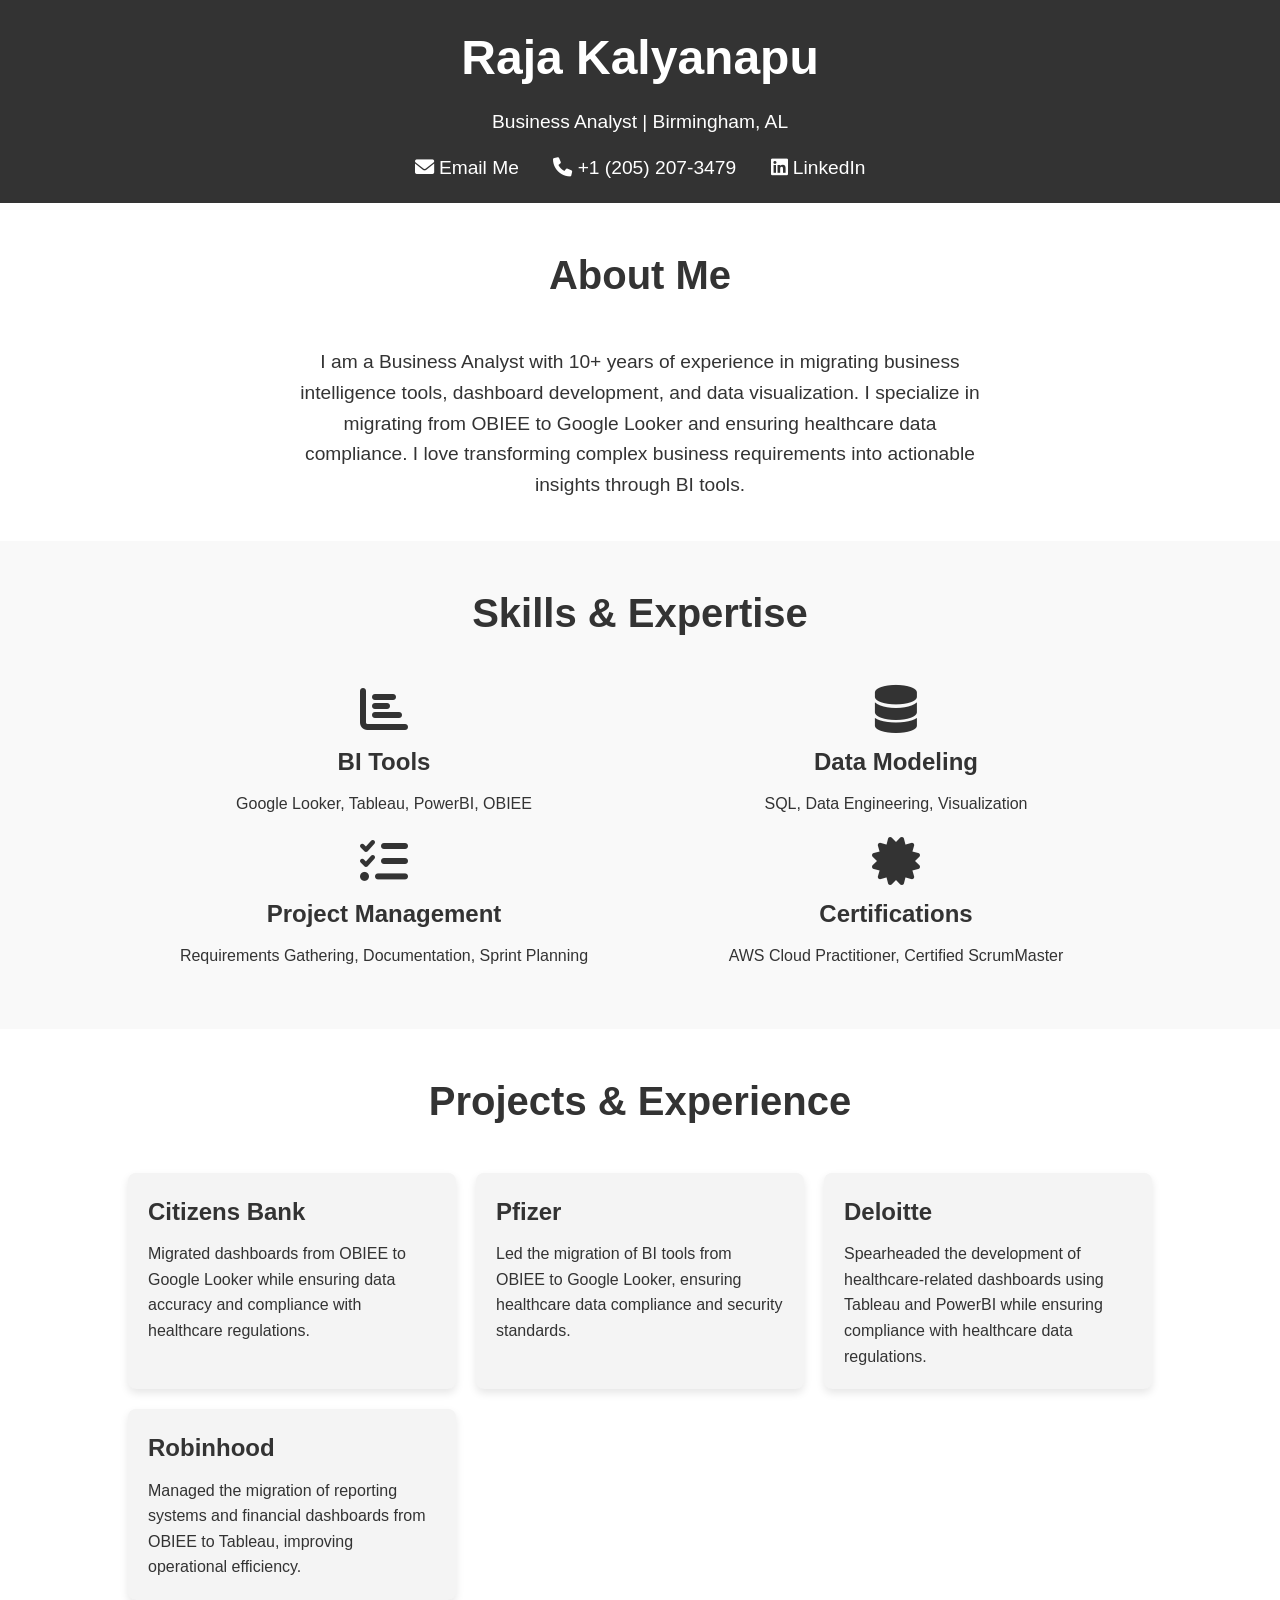
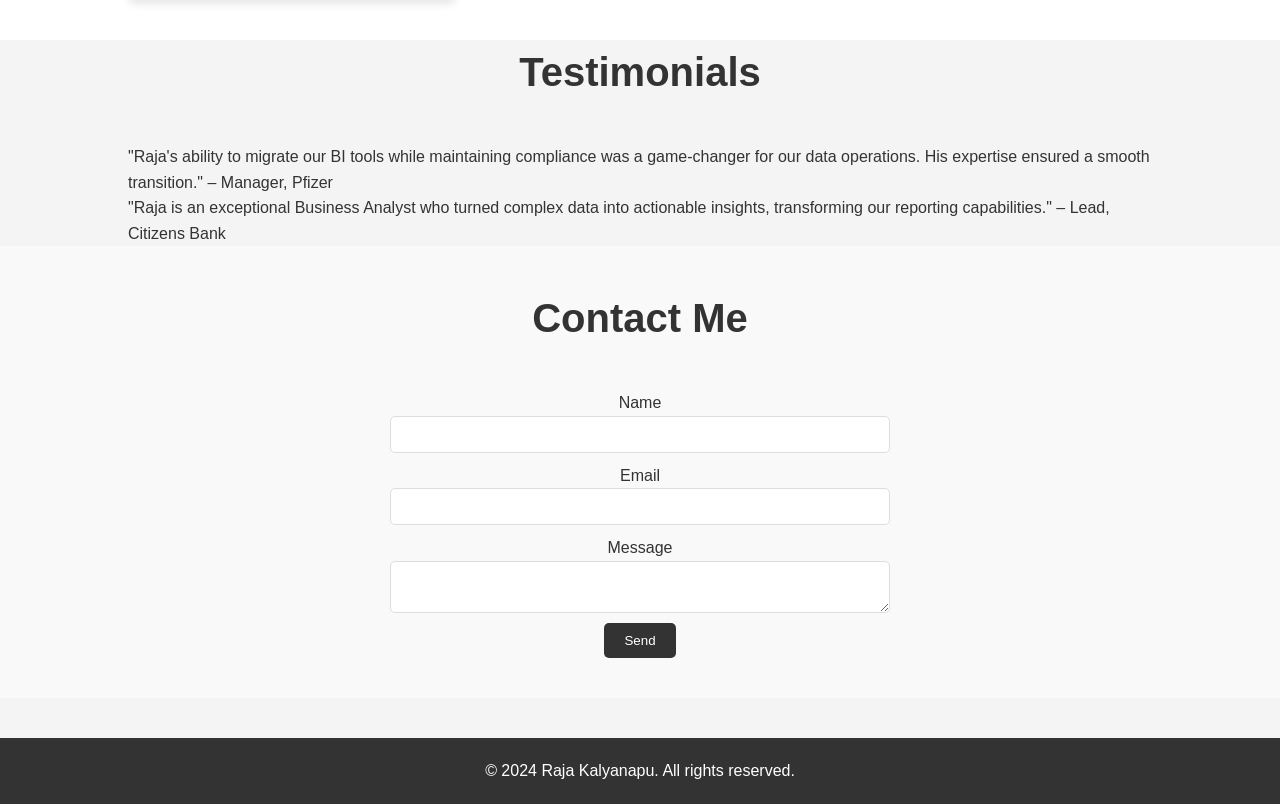
==== index.html @ 74cd55f2 "Update and rename portfolio.html to index.html" ====
<!DOCTYPE html>
<html lang="en">
<head>
    <meta charset="UTF-8">
    <meta name="viewport" content="width=device-width, initial-scale=1.0">
    <title>Raja Kalyanapu | Business Analyst Portfolio</title>
    <link rel="stylesheet" href="styles.css">
    <link rel="stylesheet" href="https://cdnjs.cloudflare.com/ajax/libs/font-awesome/6.0.0-beta3/css/all.min.css">
</head>
<body>

    <!-- Header Section -->
    <header>
        <div class="container">
            <h1>Raja Kalyanapu</h1>
            <p>Business Analyst | Birmingham, AL</p>
            <div class="header-links">
                <a href="mailto:kalyanapuraja2000@gmail.com"><i class="fas fa-envelope"></i> Email Me</a>
                <a href="tel:+12052073479"><i class="fas fa-phone"></i> +1 (205) 207-3479</a>
                <a href="https://www.linkedin.com/in/raja-k-96052731b/"><i class="fab fa-linkedin"></i> LinkedIn</a>
            </div>
        </div>
    </header>

    <!-- About Me Section -->
    <section id="about">
        <div class="container">
            <h2>About Me</h2>
            <p>I am a Business Analyst with 10+ years of experience in migrating business intelligence tools, dashboard development, and data visualization. I specialize in migrating from OBIEE to Google Looker and ensuring healthcare data compliance. I love transforming complex business requirements into actionable insights through BI tools.</p>
        </div>
    </section>

    <!-- Skills Section -->
    <section id="skills">
        <div class="container">
            <h2>Skills & Expertise</h2>
            <div class="skills-grid">
                <div class="skill">
                    <i class="fas fa-chart-bar"></i>
                    <h3>BI Tools</h3>
                    <p>Google Looker, Tableau, PowerBI, OBIEE</p>
                </div>
                <div class="skill">
                    <i class="fas fa-database"></i>
                    <h3>Data Modeling</h3>
                    <p>SQL, Data Engineering, Visualization</p>
                </div>
                <div class="skill">
                    <i class="fas fa-tasks"></i>
                    <h3>Project Management</h3>
                    <p>Requirements Gathering, Documentation, Sprint Planning</p>
                </div>
                <div class="skill">
                    <i class="fas fa-certificate"></i>
                    <h3>Certifications</h3>
                    <p>AWS Cloud Practitioner, Certified ScrumMaster</p>
                </div>
            </div>
        </div>
    </section>

    <!-- Projects Section -->
    <section id="projects">
        <div class="container">
            <h2>Projects & Experience</h2>
            <div class="projects-grid">
                <div class="project">
                    <h3>Citizens Bank</h3>
                    <p>Migrated dashboards from OBIEE to Google Looker while ensuring data accuracy and compliance with healthcare regulations.</p>
                </div>
                <div class="project">
                    <h3>Pfizer</h3>
                    <p>Led the migration of BI tools from OBIEE to Google Looker, ensuring healthcare data compliance and security standards.</p>
                </div>
                <div class="project">
                    <h3>Deloitte</h3>
                    <p>Spearheaded the development of healthcare-related dashboards using Tableau and PowerBI while ensuring compliance with healthcare data regulations.</p>
                </div>
                <div class="project">
                    <h3>Robinhood</h3>
                    <p>Managed the migration of reporting systems and financial dashboards from OBIEE to Tableau, improving operational efficiency.</p>
                </div>
            </div>
        </div>
    </section>

    <section id="testimonials">
    <div class="container">
        <h2>Testimonials</h2>
        <div class="testimonial-card">
            <p>"Raja's ability to migrate our BI tools while maintaining compliance was a game-changer for our data operations. His expertise ensured a smooth transition." – Manager, Pfizer</p>
        </div>
        <div class="testimonial-card">
            <p>"Raja is an exceptional Business Analyst who turned complex data into actionable insights, transforming our reporting capabilities." – Lead, Citizens Bank</p>
        </div>
    </div>
</section>


    <!-- Contact Section -->
    <section id="contact">
        <div class="container">
            <h2>Contact Me</h2>
            <form action="submit_form.php" method="POST">
                <label for="name">Name</label>
                <input type="text" id="name" name="name" required>
                <label for="email">Email</label>
                <input type="email" id="email" name="email" required>
                <label for="message">Message</label>
                <textarea id="message" name="message" required></textarea>
                <button type="submit">Send</button>
            </form>
        </div>
    </section>


    <!-- Footer -->
    <footer>
        <div class="container">
            <p>&copy; 2024 Raja Kalyanapu. All rights reserved.</p>
        </div>
    </footer>

</body>
</html>
---- styles.css ----
/* General Styles */
* {
    margin: 0;
    padding: 0;
    box-sizing: border-box;
}

body {
    font-family: 'Arial', sans-serif;
    background-color: #f4f4f4;
    color: #333;
    line-height: 1.6;
}

.container {
    width: 80%;
    margin: 0 auto;
}

/* Header */
header {
    background-color: #333;
    color: white;
    padding: 20px 0;
    text-align: center;
}

header h1 {
    font-size: 3rem;
    margin-bottom: 10px;
}

header p {
    font-size: 1.2rem;
    margin-bottom: 15px;
}

.header-links a {
    color: #fff;
    margin: 0 15px;
    text-decoration: none;
    font-size: 1.2rem;
}

.header-links a:hover {
    text-decoration: underline;
}

/* Section Titles */
h2 {
    color: #333;
    font-size: 2.5rem;
    text-align: center;
    margin-bottom: 40px;
}

/* About Section */
#about {
    padding: 40px 0;
    background-color: #fff;
    text-align: center;
}

#about p {
    font-size: 1.2rem;
    max-width: 700px;
    margin: 0 auto;
}

/* Skills Section */
#skills {
    background-color: #f9f9f9;
    padding: 40px 0;
}

.skills-grid {
    display: flex;
    justify-content: space-around;
    flex-wrap: wrap;
}

.skill {
    text-align: center;
    flex-basis: 45%;
    margin-bottom: 20px;
}

.skill i {
    font-size: 3rem;
    color: #333;
    margin-bottom: 10px;
}

.skill h3 {
    font-size: 1.5rem;
    margin-bottom: 10px;
}

/* Projects Section */
#projects {
    padding: 40px 0;
    background-color: #fff;
}

.projects-grid {
    display: grid;
    grid-template-columns: repeat(auto-fill, minmax(300px, 1fr));
    gap: 20px;
}

.project {
    background-color: #f4f4f4;
    padding: 20px;
    border-radius: 8px;
    box-shadow: 0 4px 8px rgba(0, 0, 0, 0.1);
}

.project h3 {
    font-size: 1.5rem;
    margin-bottom: 10px;
}

/* Contact Section */
#contact {
    padding: 40px 0;
    background-color: #f9f9f9;
    text-align: center;
}

#contact form {
    display: flex;
    flex-direction: column;
    align-items: center;
}

#contact form input, #contact form textarea {
    width: 100%;
    max-width: 500px;
    padding: 10px;
    margin-bottom: 10px;
    border: 1px solid #ddd;
    border-radius: 5px;
}

#contact form button {
    padding: 10px 20px;
    background-color: #333;
    color: white;
    border: none;
    cursor: pointer;
    border-radius: 5px;
}

#contact form button:hover {
    background-color: #555;
}

/* Footer */
footer {
    background-color: #333;
    color: white;
    text-align: center;
    padding: 20px 0;
    margin-top: 40px;
}
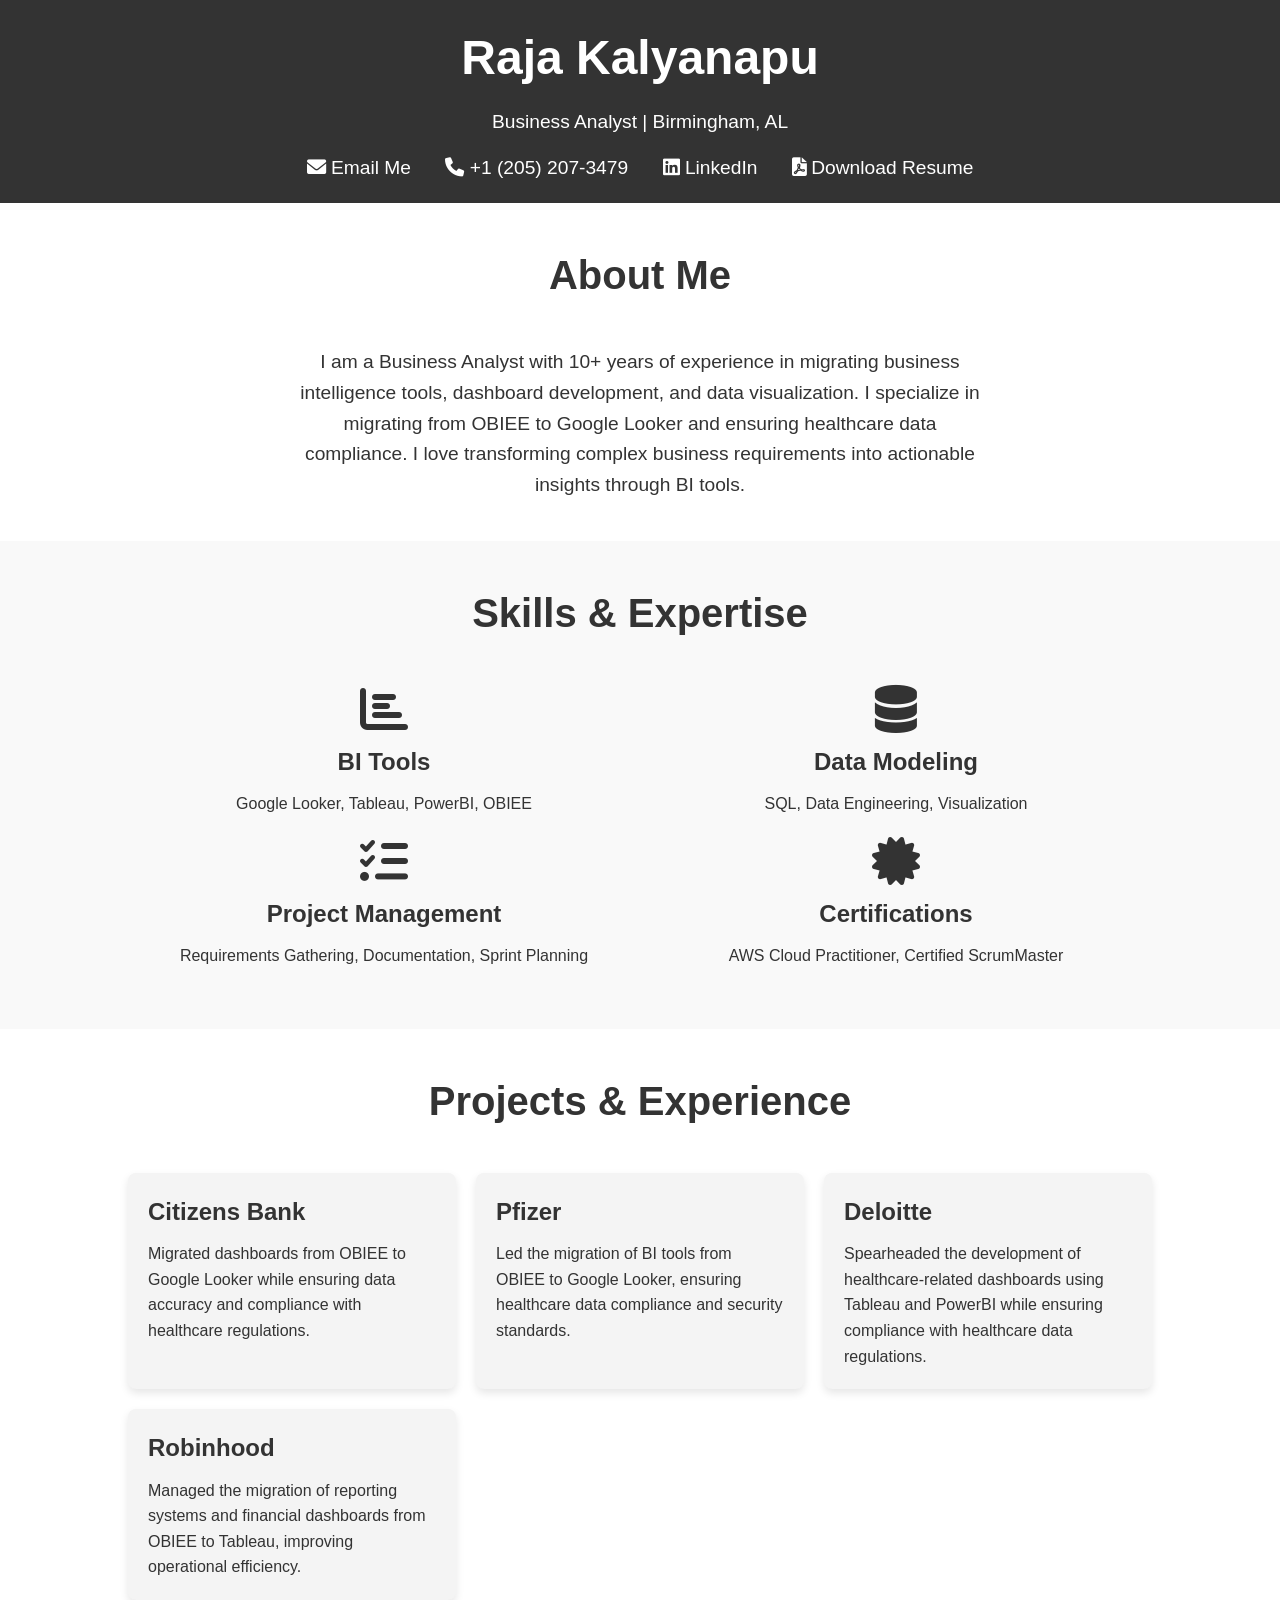
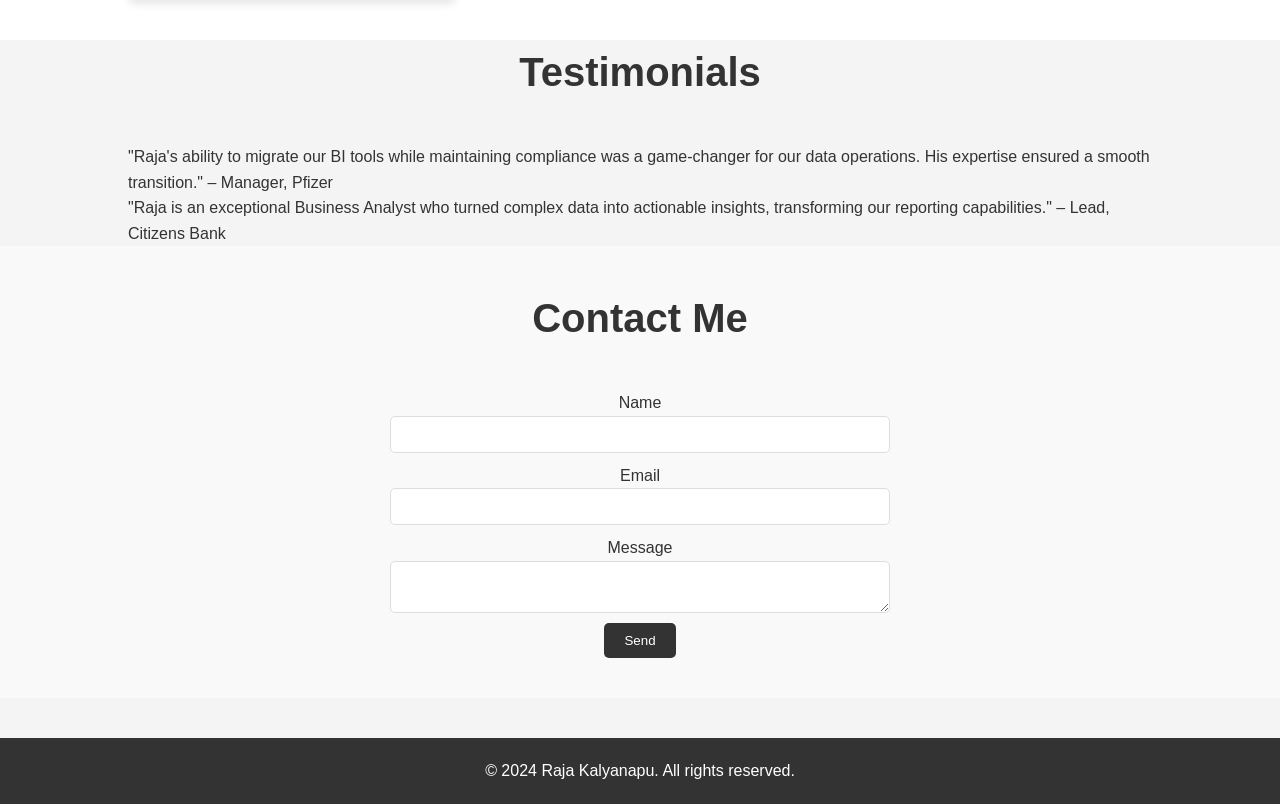
==== commit 8737074b: "Update index.html" ====
--- a/index.html
+++ b/index.html
@@ -18,6 +18,7 @@
                 <a href="mailto:kalyanapuraja2000@gmail.com"><i class="fas fa-envelope"></i> Email Me</a>
                 <a href="tel:+12052073479"><i class="fas fa-phone"></i> +1 (205) 207-3479</a>
                 <a href="https://www.linkedin.com/in/raja-k-96052731b/"><i class="fab fa-linkedin"></i> LinkedIn</a>
+                  <a href="resume.pdf" download><i class="fas fa-file-pdf"></i> Download Resume</a>
             </div>
         </div>
     </header>
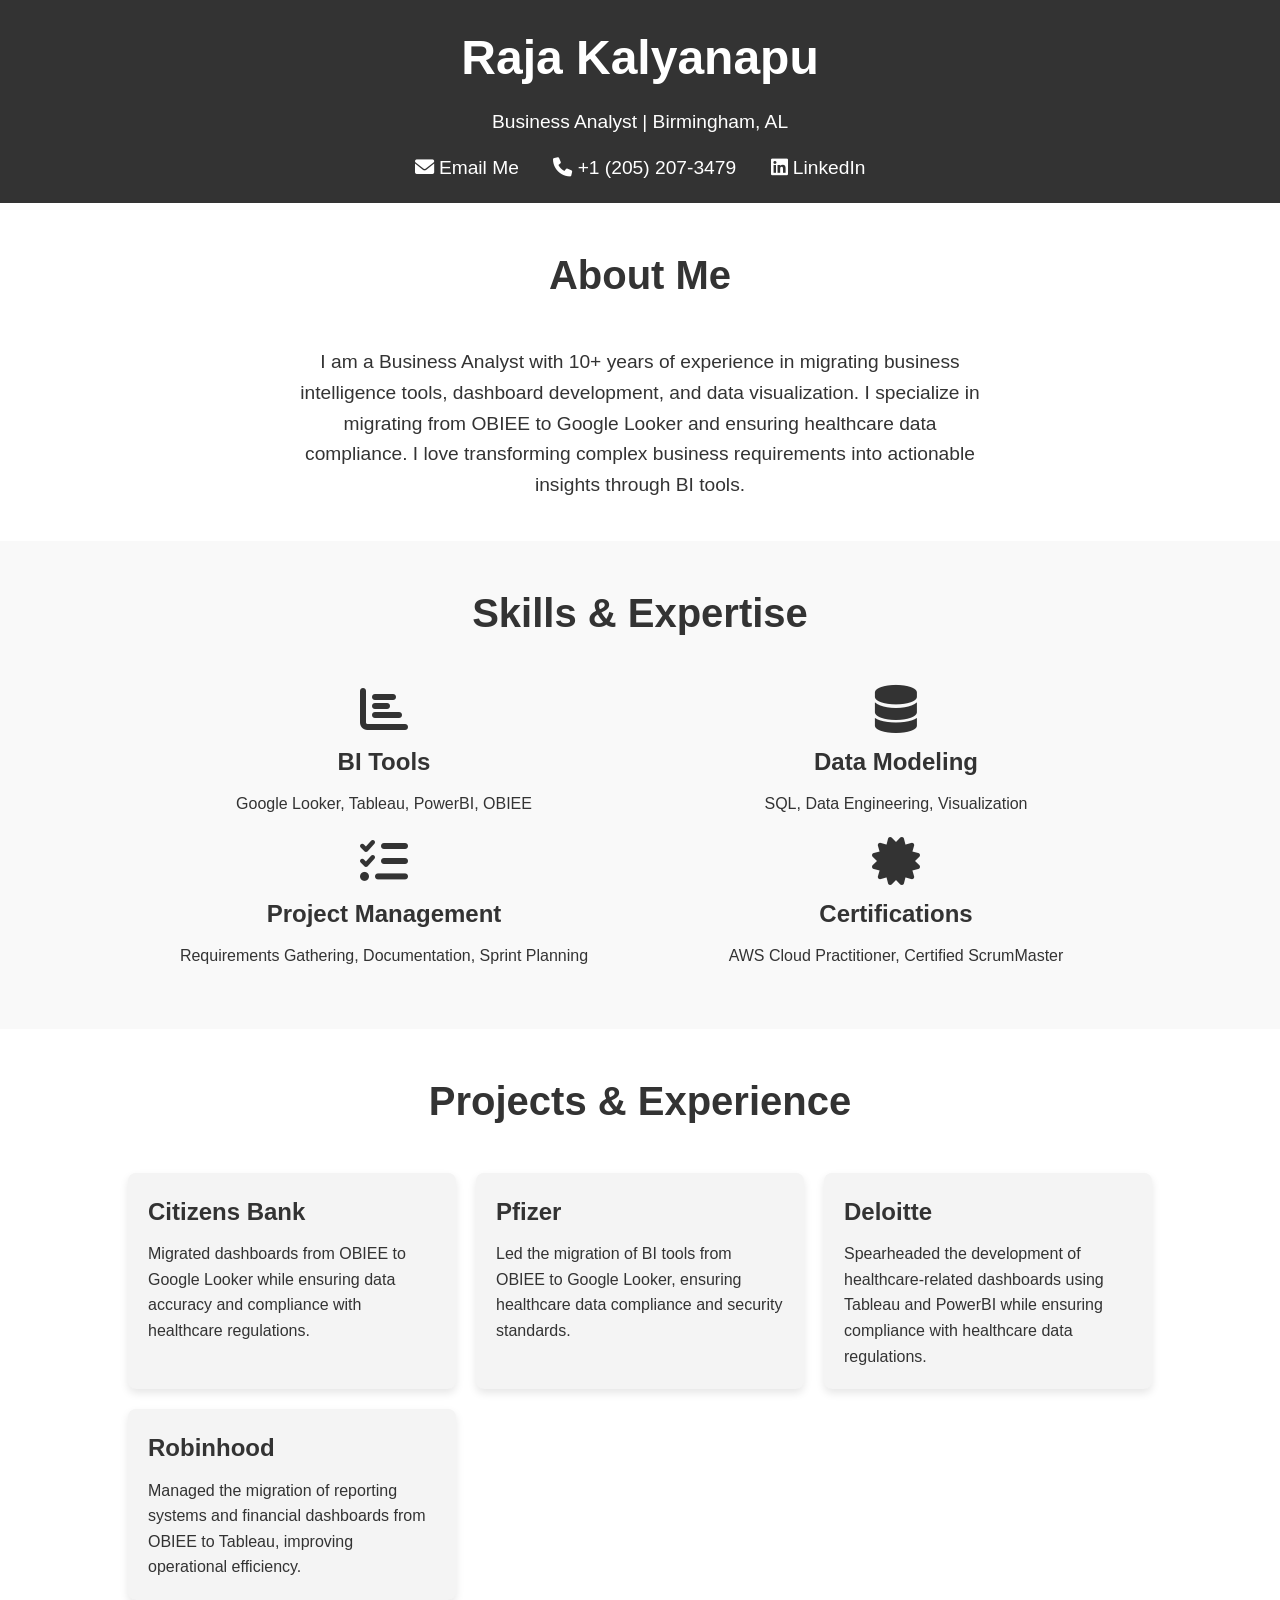
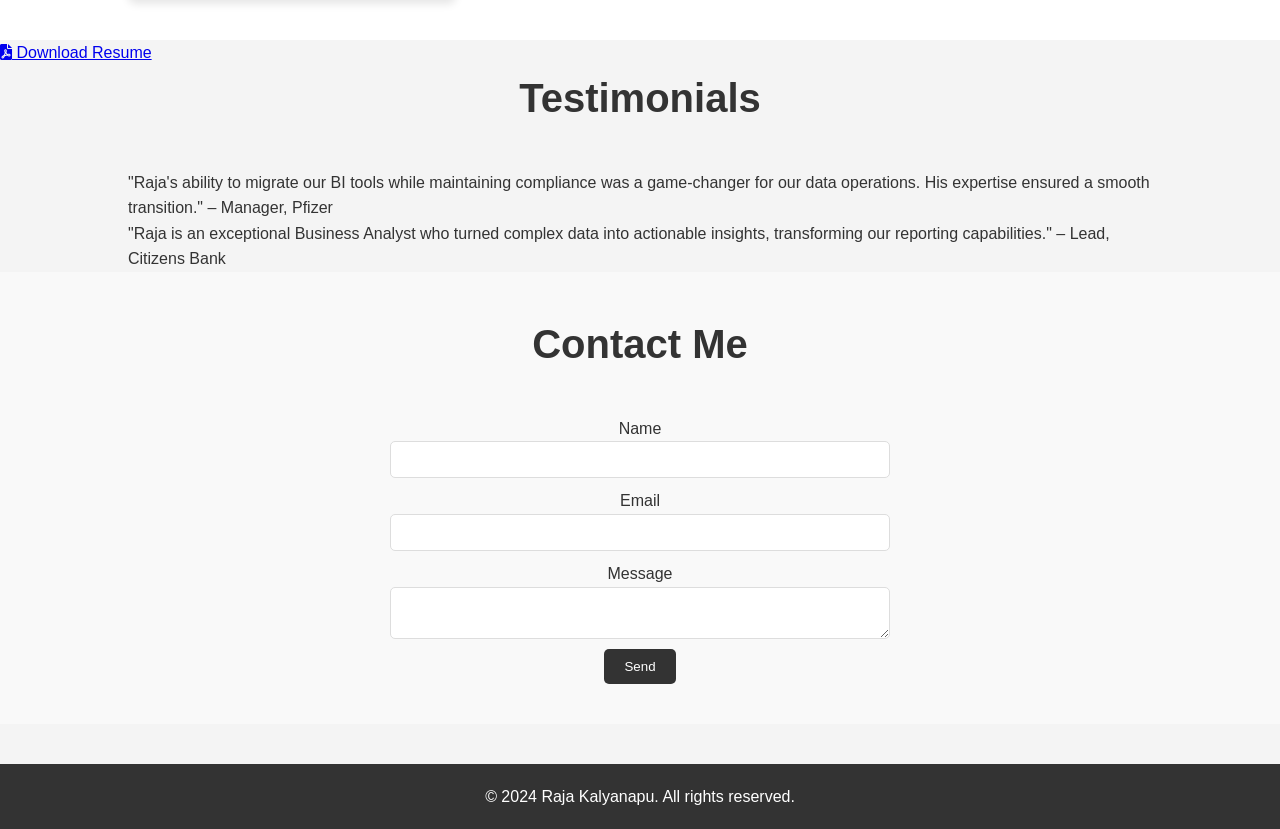
==== commit 11d6f072: "Update index.html" ====
--- a/index.html
+++ b/index.html
@@ -18,7 +18,7 @@
                 <a href="mailto:kalyanapuraja2000@gmail.com"><i class="fas fa-envelope"></i> Email Me</a>
                 <a href="tel:+12052073479"><i class="fas fa-phone"></i> +1 (205) 207-3479</a>
                 <a href="https://www.linkedin.com/in/raja-k-96052731b/"><i class="fab fa-linkedin"></i> LinkedIn</a>
-                  <a href="resume.pdf" download><i class="fas fa-file-pdf"></i> Download Resume</a>
+                  
             </div>
         </div>
     </header>
@@ -85,6 +85,8 @@
         </div>
     </section>
 
+    <a href="resume.pdf" download><i class="fas fa-file-pdf"></i> Download Resume</a>
+
     <section id="testimonials">
     <div class="container">
         <h2>Testimonials</h2>
